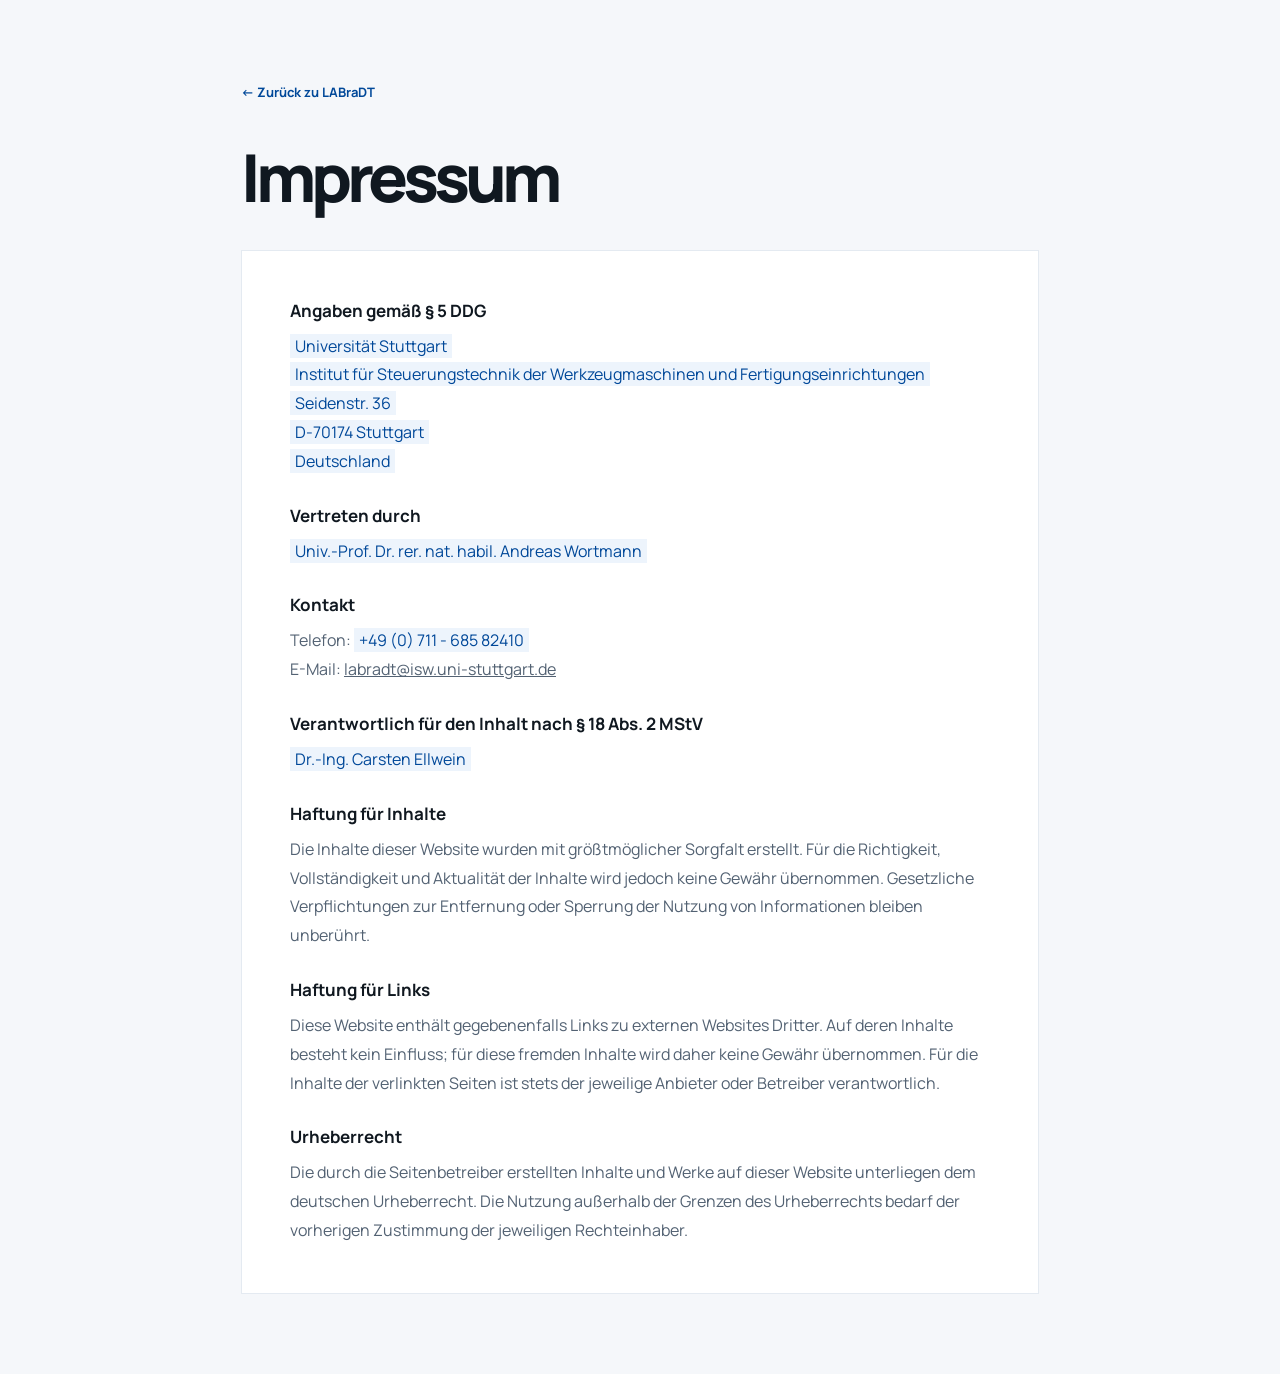
==== imprint.html @ 7f805bc2 "Add files via upload" ====
<!doctype html>
<html lang="de">
<head>
  <meta charset="utf-8">
  <meta name="viewport" content="width=device-width, initial-scale=1">
  <meta name="theme-color" content="#004899">
  <title>Impressum — LABraDT</title>
  <link rel="icon" type="image/png" href="assets/LABraDT.png">
  <link rel="stylesheet" href="styles.css">
</head>
<body class="imprint-page">
  <main class="imprint-wrap">
    <a class="back-link" href="index.html">← Zurück zu LABraDT</a>
    <h1>Impressum</h1>
    <section class="imprint-card">
      <h2>Angaben gemäß § 5 DDG</h2>
      <p><span class="placeholder">Universität Stuttgart</span><br>
      <span class="placeholder">Institut für Steuerungstechnik der Werkzeugmaschinen und Fertigungseinrichtungen</span><br>
      <span class="placeholder">Seidenstr. 36</span><br>
      <span class="placeholder">D-70174 Stuttgart</span><br>
      <span class="placeholder">Deutschland</span></p>

      <h2>Vertreten durch</h2>
      <p><span class="placeholder">Univ.-Prof. Dr. rer. nat. habil. Andreas Wortmann</span></p>

      <h2>Kontakt</h2>
      <p>Telefon: <span class="placeholder">+49 (0) 711 - 685 82410</span><br>
      E-Mail: <a href="mailto:labradt@isw.uni-stuttgart.de">labradt@isw.uni-stuttgart.de</a></p>

      <h2>Verantwortlich für den Inhalt nach § 18 Abs. 2 MStV</h2>
      <p><span class="placeholder">Dr.-Ing. Carsten Ellwein</span></p>

      <h2>Haftung für Inhalte</h2>
      <p>Die Inhalte dieser Website wurden mit größtmöglicher Sorgfalt erstellt. Für die Richtigkeit, Vollständigkeit und Aktualität der Inhalte wird jedoch keine Gewähr übernommen. Gesetzliche Verpflichtungen zur Entfernung oder Sperrung der Nutzung von Informationen bleiben unberührt.</p>

      <h2>Haftung für Links</h2>
      <p>Diese Website enthält gegebenenfalls Links zu externen Websites Dritter. Auf deren Inhalte besteht kein Einfluss; für diese fremden Inhalte wird daher keine Gewähr übernommen. Für die Inhalte der verlinkten Seiten ist stets der jeweilige Anbieter oder Betreiber verantwortlich.</p>

      <h2>Urheberrecht</h2>
      <p>Die durch die Seitenbetreiber erstellten Inhalte und Werke auf dieser Website unterliegen dem deutschen Urheberrecht. Die Nutzung außerhalb der Grenzen des Urheberrechts bedarf der vorherigen Zustimmung der jeweiligen Rechteinhaber.</p>
    </section>
  </main>
</body>
</html>
---- styles.css ----
@import url('https://fonts.googleapis.com/css2?family=DM+Mono:wght@400;500&family=Manrope:wght@400;500;600;700;800&display=swap');

:root {
  --blue: #004899;
  --blue-bright: #1766b3;
  --ink: #101820;
  --muted: #637184;
  --paper: #f5f7fa;
  --line: rgba(0, 72, 153, .17);
  font-family: "Manrope", "Segoe UI", sans-serif;
  color: var(--ink);
  background: #fff;
  scroll-behavior: smooth;
}
* { box-sizing: border-box; }
body { margin: 0; min-width: 320px; }
a { color: inherit; }
.hero {
  min-height: 690px;
  min-height: min(820px, 100svh);
  display: grid;
  place-items: center;
  padding: 72px 24px 64px;
  color: white;
  text-align: center;
  background:
    radial-gradient(ellipse at 50% 42%, rgba(0,72,153,.22), transparent 42%),
    linear-gradient(135deg, #071321 0%, #050b13 54%, #081a2d 100%);
  position: relative;
  overflow: hidden;
}
.hero::before, .hero::after {
  content: "";
  position: absolute;
  width: 520px; height: 520px;
  border: 1px solid rgba(42, 125, 206, .17);
  border-radius: 50%;
  pointer-events: none;
}
.hero::before { transform: scale(1.22); }
.hero::after { transform: scale(1.48); border-style: dashed; }
.hero-inner { position: relative; z-index: 1; max-width: 850px; }
.logo {
  width: clamp(150px, 20vw, 225px);
  height: auto;
  display: block;
  margin: 0 auto 34px;
  filter: drop-shadow(0 12px 35px rgba(0,72,153,.22));
}
.eyebrow, .section-label {
  font: 500 11px/1.5 "DM Mono", monospace;
  letter-spacing: .19em;
  text-transform: uppercase;
}
.eyebrow { color: #83b8ef; margin: 0 0 16px; }
h1 { font-size: clamp(54px, 9vw, 92px); letter-spacing: -.075em; line-height: .98; margin: 0; font-weight: 800; }
.descriptor { font-size: clamp(17px, 2.5vw, 23px); line-height: 1.55; color: #d6e2f0; margin: 22px 0 0; font-weight: 500; }
.claim { margin: 23px 0 0; color: #9eabb9; font-size: clamp(14px, 2vw, 17px); letter-spacing: .025em; }
.claim span { color: #fff; font-weight: 800; }
.scroll-cue { display: inline-grid; place-items: center; margin-top: 58px; width: 34px; height: 48px; border: 1px solid rgba(255,255,255,.32); border-radius: 22px; }
.scroll-cue span { width: 4px; height: 8px; border-radius: 4px; background: #76b5f3; transform: translateY(-5px); }
.content { max-width: 1100px; margin: 0 auto; padding: 105px 28px 100px; }
.section-label { color: var(--blue); margin-bottom: 23px; }
.info-panel {
  display: grid; grid-template-columns: 155px 1fr; gap: 46px;
  padding: clamp(30px, 5vw, 62px);
  background: var(--paper);
  border: 1px solid #e7edf4;
  border-radius: 5px;
  position: relative;
}
.panel-mark {
  color: var(--blue); font: 500 18px "DM Mono", monospace;
  letter-spacing: -.08em; align-self: start; padding-top: 9px;
}
.panel-mark span { color: #7a8da3; }
.info-panel h2, .cta h2 { margin: 0 0 22px; font-size: clamp(30px, 4vw, 45px); letter-spacing: -.055em; line-height: 1.12; }
.info-panel p { margin: 0; max-width: 720px; color: #4e5d6d; font-size: 16px; line-height: 1.9; }
.cta { display: flex; justify-content: space-between; align-items: end; gap: 36px; padding: 92px 0 20px; }
.cta h2 { margin-bottom: 14px; }
.cta p { color: var(--muted); margin: 0; line-height: 1.7; }
.actions { display: flex; flex-wrap: wrap; gap: 12px; padding-bottom: 4px; }
.button { display: inline-flex; align-items: center; justify-content: center; gap: 22px; min-height: 52px; padding: 0 21px; text-decoration: none; font-size: 13px; font-weight: 800; border: 1px solid var(--blue); transition: transform .2s, background .2s, color .2s; }
.button:hover { transform: translateY(-3px); }
.button-primary { color: white; background: var(--blue); }
.button-primary:hover { background: #003b7e; }
.button-outline { color: var(--blue); background: transparent; }
.button-outline:hover { background: #eaf2fb; }
.footer { border-top: 1px solid #e8edf3; }
.footer-inner { max-width: 1100px; margin: auto; padding: 28px; display: flex; align-items: center; gap: 28px; }
.footer-brand { font-weight: 800; font-size: 19px; letter-spacing: -.06em; text-decoration: none; }
.footer-brand span { color: var(--blue); }
.footer-links { display: flex; gap: 24px; margin-left: auto; }
.footer-links a { font-size: 12px; text-decoration: none; color: #5f6d7c; }
.footer-links a:hover { color: var(--blue); }
.footer-inner p { font: 11px "DM Mono", monospace; color: #8793a1; margin: 0; }
.imprint-page { background: var(--paper); min-height: 100vh; }
.imprint-wrap { max-width: 850px; margin: auto; padding: 80px 26px; }
.back-link { display: inline-block; margin-bottom: 44px; color: var(--blue); text-decoration: none; font-size: 13px; font-weight: 700; }
.imprint-wrap h1 { font-size: clamp(42px, 7vw, 66px); margin-bottom: 40px; }
.imprint-card { background: white; padding: clamp(25px, 5vw, 48px); border: 1px solid #e4eaf1; }
.imprint-card h2 { font-size: 17px; margin: 28px 0 10px; }
.imprint-card h2:first-child { margin-top: 0; }
.imprint-card p { color: #536273; line-height: 1.8; margin: 0; }
.placeholder { color: var(--blue); background: #edf4fc; padding: 1px 5px; }
.mail-link { display: inline-block; margin-top: 16px; color: var(--blue); font-weight: 800; text-decoration: none; }
@media (max-width: 720px) {
  .hero { min-height: 720px; }
  .info-panel { grid-template-columns: 1fr; gap: 18px; }
  .panel-mark { padding: 0; }
  .cta { align-items: start; flex-direction: column; padding-top: 72px; }
  .actions { width: 100%; }
  .button { flex: 1 1 180px; }
  .footer-inner { flex-wrap: wrap; }
  .footer-links { margin-left: auto; }
  .footer-inner p { width: 100%; }
}
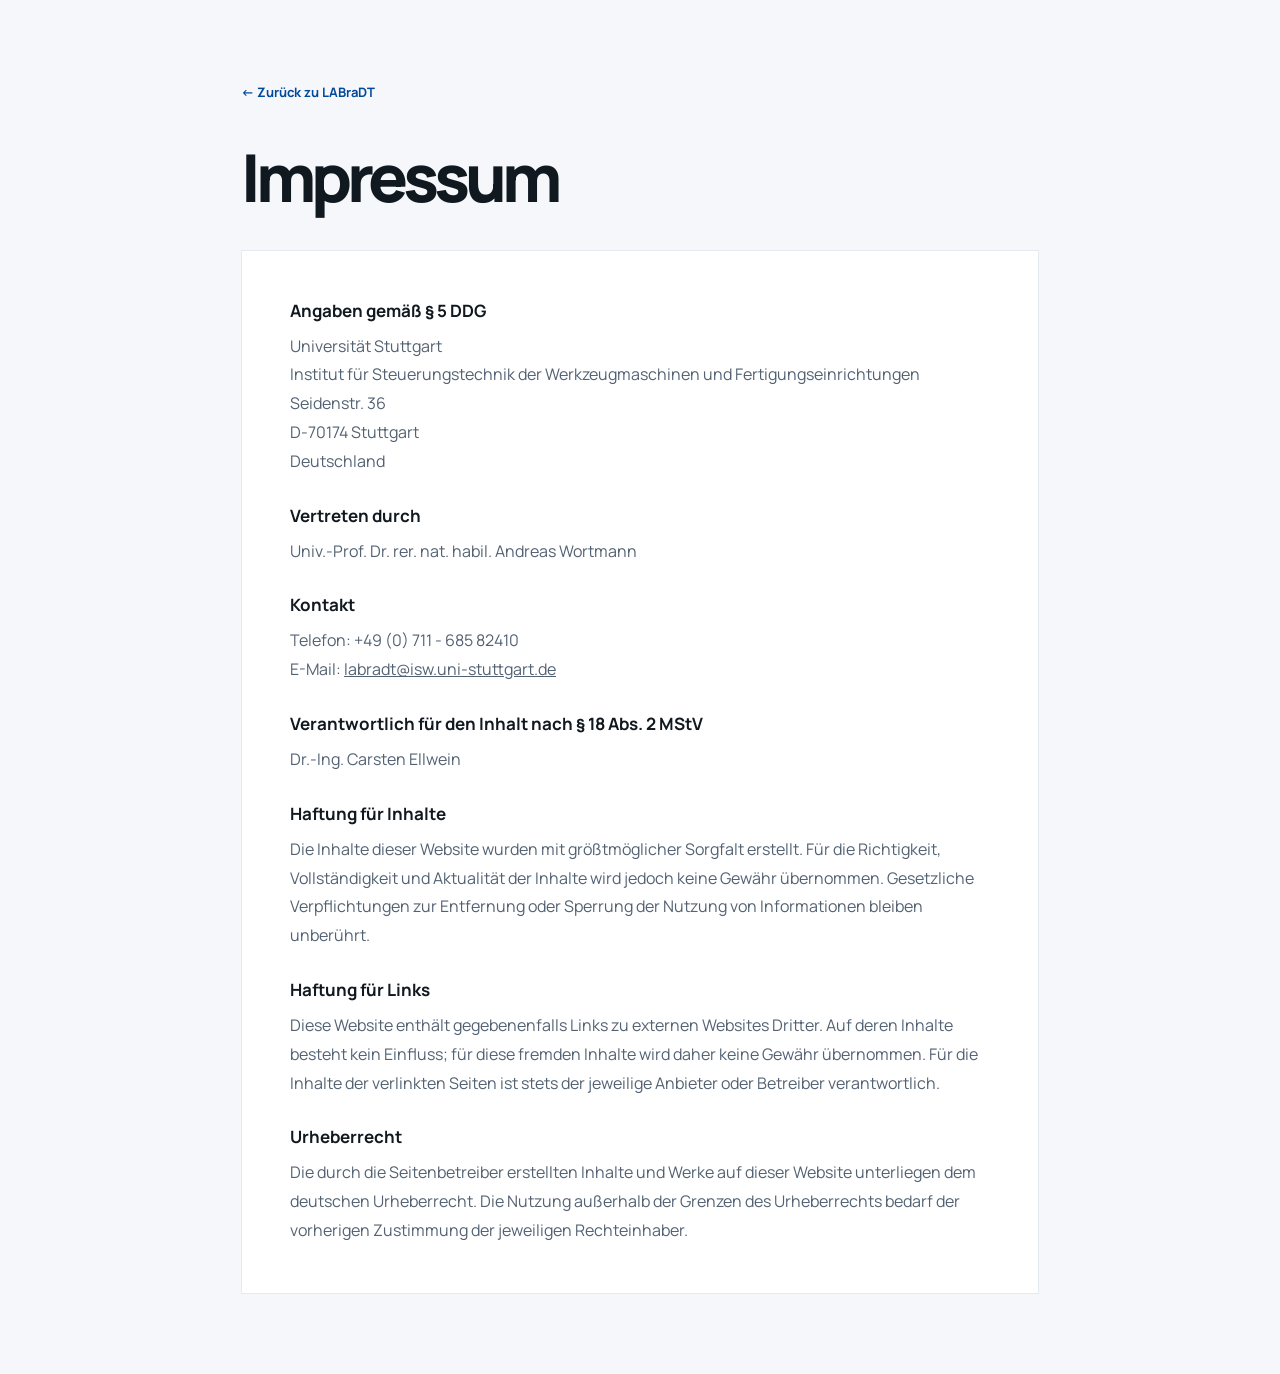
==== commit 24a64f43: "Update imprint.html" ====
--- a/imprint.html
+++ b/imprint.html
@@ -14,21 +14,21 @@
     <h1>Impressum</h1>
     <section class="imprint-card">
       <h2>Angaben gemäß § 5 DDG</h2>
-      <p><span class="placeholder">Universität Stuttgart</span><br>
-      <span class="placeholder">Institut für Steuerungstechnik der Werkzeugmaschinen und Fertigungseinrichtungen</span><br>
-      <span class="placeholder">Seidenstr. 36</span><br>
-      <span class="placeholder">D-70174 Stuttgart</span><br>
-      <span class="placeholder">Deutschland</span></p>
+      <p>Universität Stuttgart<br>
+      Institut für Steuerungstechnik der Werkzeugmaschinen und Fertigungseinrichtungen<br>
+      Seidenstr. 36<br>
+      D-70174 Stuttgart<br>
+      Deutschland</p>
 
       <h2>Vertreten durch</h2>
-      <p><span class="placeholder">Univ.-Prof. Dr. rer. nat. habil. Andreas Wortmann</span></p>
+      <p>Univ.-Prof. Dr. rer. nat. habil. Andreas Wortmann</p>
 
       <h2>Kontakt</h2>
-      <p>Telefon: <span class="placeholder">+49 (0) 711 - 685 82410</span><br>
+      <p>Telefon: +49 (0) 711 - 685 82410<br>
       E-Mail: <a href="mailto:labradt@isw.uni-stuttgart.de">labradt@isw.uni-stuttgart.de</a></p>
 
       <h2>Verantwortlich für den Inhalt nach § 18 Abs. 2 MStV</h2>
-      <p><span class="placeholder">Dr.-Ing. Carsten Ellwein</span></p>
+      <p>Dr.-Ing. Carsten Ellwein</p>
 
       <h2>Haftung für Inhalte</h2>
       <p>Die Inhalte dieser Website wurden mit größtmöglicher Sorgfalt erstellt. Für die Richtigkeit, Vollständigkeit und Aktualität der Inhalte wird jedoch keine Gewähr übernommen. Gesetzliche Verpflichtungen zur Entfernung oder Sperrung der Nutzung von Informationen bleiben unberührt.</p>
